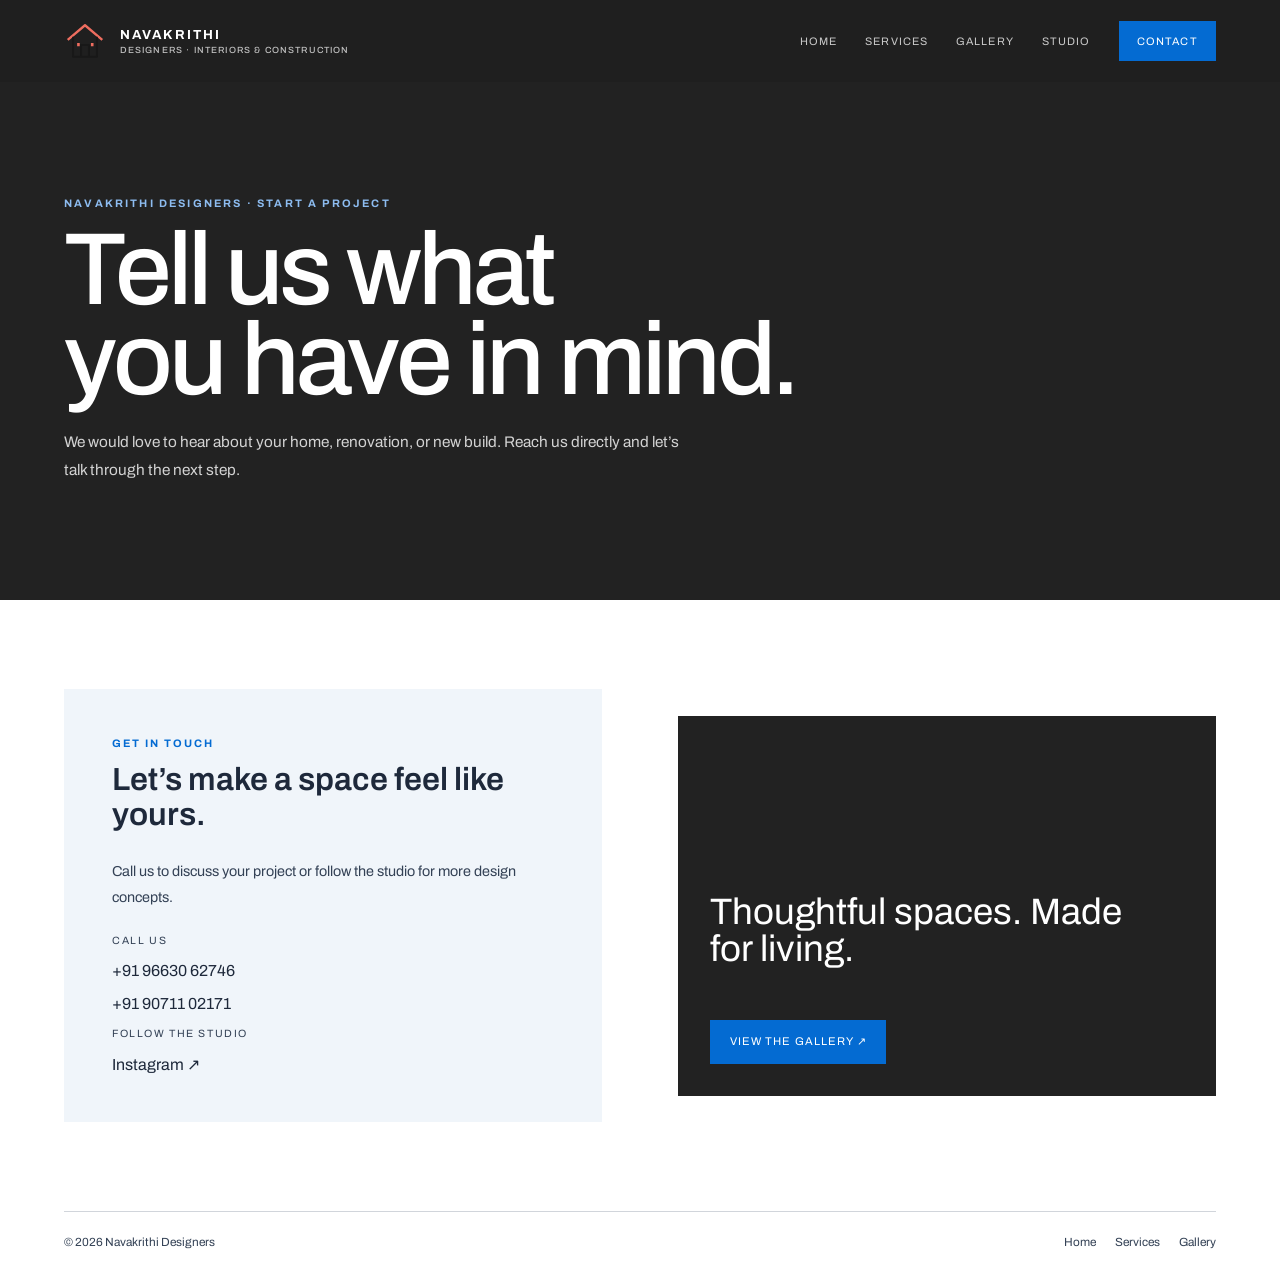
==== contact.html @ 9a9a083f "Add multi-page Navakrithi website" ====
<!DOCTYPE html>
<html lang="en-IN">
<head>
  <meta charset="UTF-8"><meta name="viewport" content="width=device-width, initial-scale=1"><meta name="theme-color" content="#222222">
  <meta name="description" content="Contact Navakrithi Designers to discuss an interior, renovation, or construction project.">
  <title>Contact | Navakrithi Designers</title>
  <link rel="preconnect" href="https://fonts.googleapis.com"><link rel="preconnect" href="https://fonts.gstatic.com" crossorigin>
  <link href="https://fonts.googleapis.com/css2?family=Archivo:wght@400;500;600;700;800&display=swap" rel="stylesheet"><link rel="stylesheet" href="subpages.css">
</head>
<body>
  <header class="site-header"><div class="header-inner">
    <a class="brand" href="index.html" aria-label="Navakrithi home"><img class="brand-mark" src="assets/navakrithi-mark.svg" alt=""><span class="brand-name">NAVAKRITHI<span>DESIGNERS · INTERIORS &amp; CONSTRUCTION</span></span></a>
    <button class="menu-toggle" type="button" aria-expanded="false" aria-controls="site-navigation">Menu</button>
    <nav class="nav-links" id="site-navigation" aria-label="Main navigation"><a href="index.html">Home</a><a href="services.html">Services</a><a href="gallery.html">Gallery</a><a href="studio.html">Studio</a><a class="nav-cta" href="contact.html" aria-current="page">Contact</a></nav>
  </div></header>
  <main>
    <section class="page-hero"><div class="wrap"><p class="eyebrow">Navakrithi Designers · Start a project</p><h1>Tell us what<br>you have in mind.</h1><p>We would love to hear about your home, renovation, or new build. Reach us directly and let’s talk through the next step.</p></div></section>
    <section class="page-content wrap"><div class="contact-grid">
      <div class="contact-panel"><p class="section-kicker">Get in touch</p><h2>Let’s make a space feel like yours.</h2><p class="body-copy">Call us to discuss your project or follow the studio for more design concepts.</p><div class="contact-list"><span class="contact-label">Call us</span><a href="tel:+919663062746">+91 96630 62746</a><a href="tel:+919071102171">+91 90711 02171</a><span class="contact-label">Follow the studio</span><a href="https://www.instagram.com/navakrithi__designers?stkn=MTNkdHJxY2lubnRlMA==" target="_blank" rel="noreferrer">Instagram ↗</a></div></div>
      <div class="contact-visual"><p>Thoughtful spaces. Made for living.</p><a class="button-link" href="gallery.html">View the gallery ↗</a></div>
    </div></section>
  </main>
  <footer class="site-footer wrap"><span>© <span data-year>2026</span> Navakrithi Designers</span><div class="footer-links"><a href="index.html">Home</a><a href="services.html">Services</a><a href="gallery.html">Gallery</a></div></footer>
  <script src="subpages.js"></script>
</body>
</html>
---- subpages.css ----
:root {
  color-scheme: light;
  --paper: #ffffff;
  --paper-strong: #f0f5fa;
  --ink: #1e293b;
  --muted: #334155;
  --line: #d1d5db;
  --accent: #046bd2;
  --olive: #222222;
  --gutter: clamp(1.25rem, 5vw, 6rem);
  --sans: "Archivo", Arial, sans-serif;
  --serif: var(--sans);
}

* { box-sizing: border-box; }
html { scroll-behavior: smooth; }
body {
  margin: 0;
  background: var(--paper);
  color: var(--ink);
  font-family: var(--sans);
  -webkit-font-smoothing: antialiased;
}
a { color: inherit; text-decoration: none; }
img { display: block; width: 100%; object-fit: cover; }
button { font: inherit; }
.wrap { width: min(100% - var(--gutter) * 2, 1380px); margin-inline: auto; }

.site-header {
  position: sticky;
  top: 0;
  z-index: 10;
  padding-inline: var(--gutter);
  background: rgba(24, 24, 24, 0.97);
  color: #fff;
}
.header-inner {
  display: flex;
  align-items: center;
  justify-content: space-between;
  gap: 1.25rem;
  width: min(100%, 1380px);
  min-height: 82px;
  margin-inline: auto;
}
.brand { display: inline-flex; align-items: center; gap: 0.85rem; }
.brand-mark { width: 42px; height: 42px; flex: none; object-fit: contain; }
.brand-name {
  display: grid;
  gap: 0.2rem;
  font-size: 0.82rem;
  font-weight: 700;
  letter-spacing: 0.16em;
}
.brand-name span {
  color: rgba(255,255,255,0.72);
  font-size: 0.56rem;
  font-weight: 500;
  letter-spacing: 0.13em;
}
.nav-links { display: flex; align-items: center; gap: clamp(1rem, 2.2vw, 2rem); }
.nav-links a {
  color: rgba(255,255,255,0.76);
  font-size: 0.68rem;
  letter-spacing: 0.1em;
  text-transform: uppercase;
}
.nav-links a:hover, .nav-links a[aria-current="page"] { color: #fff; }
.nav-links .nav-cta {
  padding: 0.85rem 1.15rem;
  background: var(--accent);
  color: #fff;
}
.menu-toggle {
  display: none;
  padding: 0.7rem 0.9rem;
  border: 1px solid rgba(255,255,255,0.6);
  background: transparent;
  color: #fff;
  font-size: 0.7rem;
  letter-spacing: 0.1em;
  text-transform: uppercase;
}

.page-hero {
  padding-block: clamp(4rem, 9vw, 8rem);
  background: var(--olive);
  color: #fff;
}
.page-hero .wrap { display: grid; gap: 1rem; }
.eyebrow {
  margin: 0;
  color: #8dbcf0;
  font-size: 0.68rem;
  font-weight: 700;
  letter-spacing: 0.2em;
  text-transform: uppercase;
}
.page-hero h1, .page-title {
  max-width: 900px;
  margin: 0;
  font-family: var(--serif);
  font-size: clamp(3.2rem, 8vw, 7.2rem);
  font-weight: 500;
  letter-spacing: -0.04em;
  line-height: 0.88;
}
.page-hero p:last-child {
  max-width: 620px;
  margin: 0.5rem 0 0;
  color: rgba(255,255,255,0.8);
  font-size: 0.96rem;
  line-height: 1.8;
}
.page-content { padding-block: clamp(3rem, 7vw, 6rem); }
.section-kicker {
  margin: 0 0 0.8rem;
  color: var(--accent);
  font-size: 0.68rem;
  font-weight: 700;
  letter-spacing: 0.18em;
  text-transform: uppercase;
}
.section-heading {
  max-width: 780px;
  margin: 0 0 2rem;
  font-family: var(--serif);
  font-size: clamp(2.5rem, 5vw, 4.6rem);
  font-weight: 500;
  letter-spacing: -0.04em;
  line-height: 0.95;
}
.gallery-grid { display: grid; grid-template-columns: repeat(3, minmax(0, 1fr)); gap: 1.2rem; }
.gallery-item { min-width: 0; }
.gallery-item img { aspect-ratio: 4 / 3; background: var(--paper-strong); }
.gallery-item h2 {
  margin: 1rem 0 0.25rem;
  font-family: var(--serif);
  font-size: 1.7rem;
  font-weight: 600;
}
.gallery-item h3 {
  margin: 1rem 0 0.25rem;
  font-family: var(--serif);
  font-size: 1.7rem;
  font-weight: 600;
}
.gallery-item p, .body-copy {
  margin: 0;
  color: var(--muted);
  font-size: 0.9rem;
  line-height: 1.8;
}
.gallery-categories {
  display: flex;
  flex-wrap: wrap;
  gap: 0.7rem;
  margin-bottom: clamp(2.5rem, 5vw, 4.5rem);
  padding-bottom: 1rem;
  border-bottom: 1px solid var(--line);
}
.gallery-categories a {
  padding: 0.7rem 1rem;
  border: 1px solid var(--line);
  font-size: 0.72rem;
  letter-spacing: 0.06em;
  transition: background 0.2s ease, color 0.2s ease, border-color 0.2s ease;
}
.gallery-categories a:hover, .gallery-categories a:focus-visible {
  border-color: var(--ink);
  background: var(--ink);
  color: #fff;
}
.gallery-category + .gallery-category {
  margin-top: clamp(3rem, 7vw, 6rem);
  padding-top: clamp(2rem, 4vw, 3.5rem);
  border-top: 1px solid var(--line);
}
.gallery-category-heading { margin-bottom: 1.5rem; }
.gallery-category-heading .section-kicker { margin-bottom: 0.45rem; }
.gallery-category-heading h2 {
  margin: 0;
  font-family: var(--serif);
  font-size: clamp(2rem, 4vw, 3.3rem);
  font-weight: 500;
  line-height: 1;
}
.gallery-empty {
  display: grid;
  min-height: 140px;
  place-items: center;
  border: 1px solid var(--line);
  background: rgba(255,255,255,0.26);
  color: var(--muted);
  text-align: center;
}
.gallery-empty p { margin: 1rem; font-size: 0.85rem; }
.note {
  margin-top: 2rem;
  padding-top: 1rem;
  border-top: 1px solid var(--line);
  color: var(--muted);
  font-size: 0.78rem;
  line-height: 1.7;
}
.service-list { border-top: 1px solid var(--line); }
.service-row {
  display: grid;
  grid-template-columns: 90px 0.8fr 1.2fr;
  gap: 1.5rem;
  padding-block: 2rem;
  border-bottom: 1px solid var(--line);
}
.service-row > span { color: var(--accent); font-size: 0.72rem; letter-spacing: 0.16em; }
.service-row h2 {
  margin: 0;
  font-family: var(--serif);
  font-size: 2rem;
  font-weight: 600;
  line-height: 1;
}
.service-row p { margin: 0; color: var(--muted); font-size: 0.9rem; line-height: 1.8; }
.process-list { display: grid; grid-template-columns: repeat(4, minmax(0, 1fr)); border-block: 1px solid var(--line); }
.process-item { padding: 1.5rem; }
.process-item + .process-item { border-left: 1px solid var(--line); }
.process-item span { color: var(--accent); font-size: 0.72rem; letter-spacing: 0.15em; }
.process-item h2 { font-family: var(--serif); font-size: 1.7rem; font-weight: 600; line-height: 1; }
.process-item p { color: var(--muted); font-size: 0.86rem; line-height: 1.7; }
.studio-grid, .contact-grid { display: grid; grid-template-columns: 1fr 1fr; align-items: center; gap: clamp(2rem, 6vw, 5rem); }
.studio-image { aspect-ratio: 4 / 5; max-height: 680px; }
.studio-copy .section-heading { margin-bottom: 1.2rem; }
.studio-copy p { color: var(--muted); font-size: 0.95rem; line-height: 1.9; }
.contact-panel { padding: clamp(1.5rem, 4vw, 3rem); background: var(--paper-strong); }
.contact-panel h2 { margin-top: 0; font-family: var(--serif); font-size: 2rem; font-weight: 600; }
.contact-list { display: grid; gap: 1rem; margin-top: 1.5rem; }
.contact-list a { width: fit-content; font-size: 1rem; }
.contact-list a:hover { color: var(--accent); }
.contact-label { color: var(--muted); font-size: 0.66rem; letter-spacing: 0.15em; text-transform: uppercase; }
.contact-visual { min-height: 380px; background: var(--olive); color: #fff; display: grid; align-content: end; padding: 2rem; }
.contact-visual p { max-width: 420px; font-family: var(--serif); font-size: 2.3rem; line-height: 1; }
.button-link {
  display: inline-flex;
  align-items: center;
  gap: 0.7rem;
  width: fit-content;
  margin-top: 1rem;
  padding: 0.95rem 1.2rem;
  background: var(--accent);
  color: #fff;
  font-size: 0.7rem;
  letter-spacing: 0.1em;
  text-transform: uppercase;
}
.site-footer {
  display: flex;
  justify-content: space-between;
  gap: 1rem;
  padding-block: 1.5rem 2rem;
  border-top: 1px solid var(--line);
  color: var(--muted);
  font-size: 0.74rem;
}
.footer-links { display: flex; gap: 1.2rem; }
.footer-links a:hover { color: var(--accent); }

@media (max-width: 840px) {
  .menu-toggle { display: inline-flex; }
  .nav-links {
    position: absolute;
    top: 100%;
    left: 0;
    right: 0;
    display: none;
    align-items: stretch;
    flex-direction: column;
    gap: 0;
    padding: 0.5rem var(--gutter) 1rem;
    background: #222222;
  }
  .nav-links.is-open { display: flex; }
  .nav-links a { padding: 0.8rem 0; }
  .nav-links .nav-cta { width: fit-content; padding: 0.85rem 1rem; }
  .gallery-grid { grid-template-columns: repeat(2, minmax(0, 1fr)); }
  .process-list { grid-template-columns: repeat(2, minmax(0, 1fr)); }
  .process-item:nth-child(3) { border-left: 0; border-top: 1px solid var(--line); }
  .process-item:nth-child(4) { border-top: 1px solid var(--line); }
  .studio-grid, .contact-grid { grid-template-columns: 1fr; }
  .studio-image { aspect-ratio: 16 / 10; }
  .service-row { grid-template-columns: 56px 0.9fr 1.1fr; }
}
@media (max-width: 520px) {
  .header-inner { min-height: 72px; }
  .brand-mark { width: 38px; height: 38px; }
  .brand-name { font-size: 0.72rem; }
  .brand-name span { font-size: 0.48rem; }
  .gallery-grid, .process-list { grid-template-columns: 1fr; }
  .process-item, .process-item + .process-item,
  .process-item:nth-child(3), .process-item:nth-child(4) {
    padding: 1.25rem 0;
    border-left: 0;
  }
  .process-item + .process-item { border-top: 1px solid var(--line); }
  .service-row { grid-template-columns: 42px 1fr; gap: 0.8rem; }
  .service-row p { grid-column: 2; }
  .site-footer { flex-direction: column; }
}
@media (prefers-reduced-motion: reduce) {
  html { scroll-behavior: auto; }
  *, *::before, *::after { transition-duration: 0.01ms !important; }
}
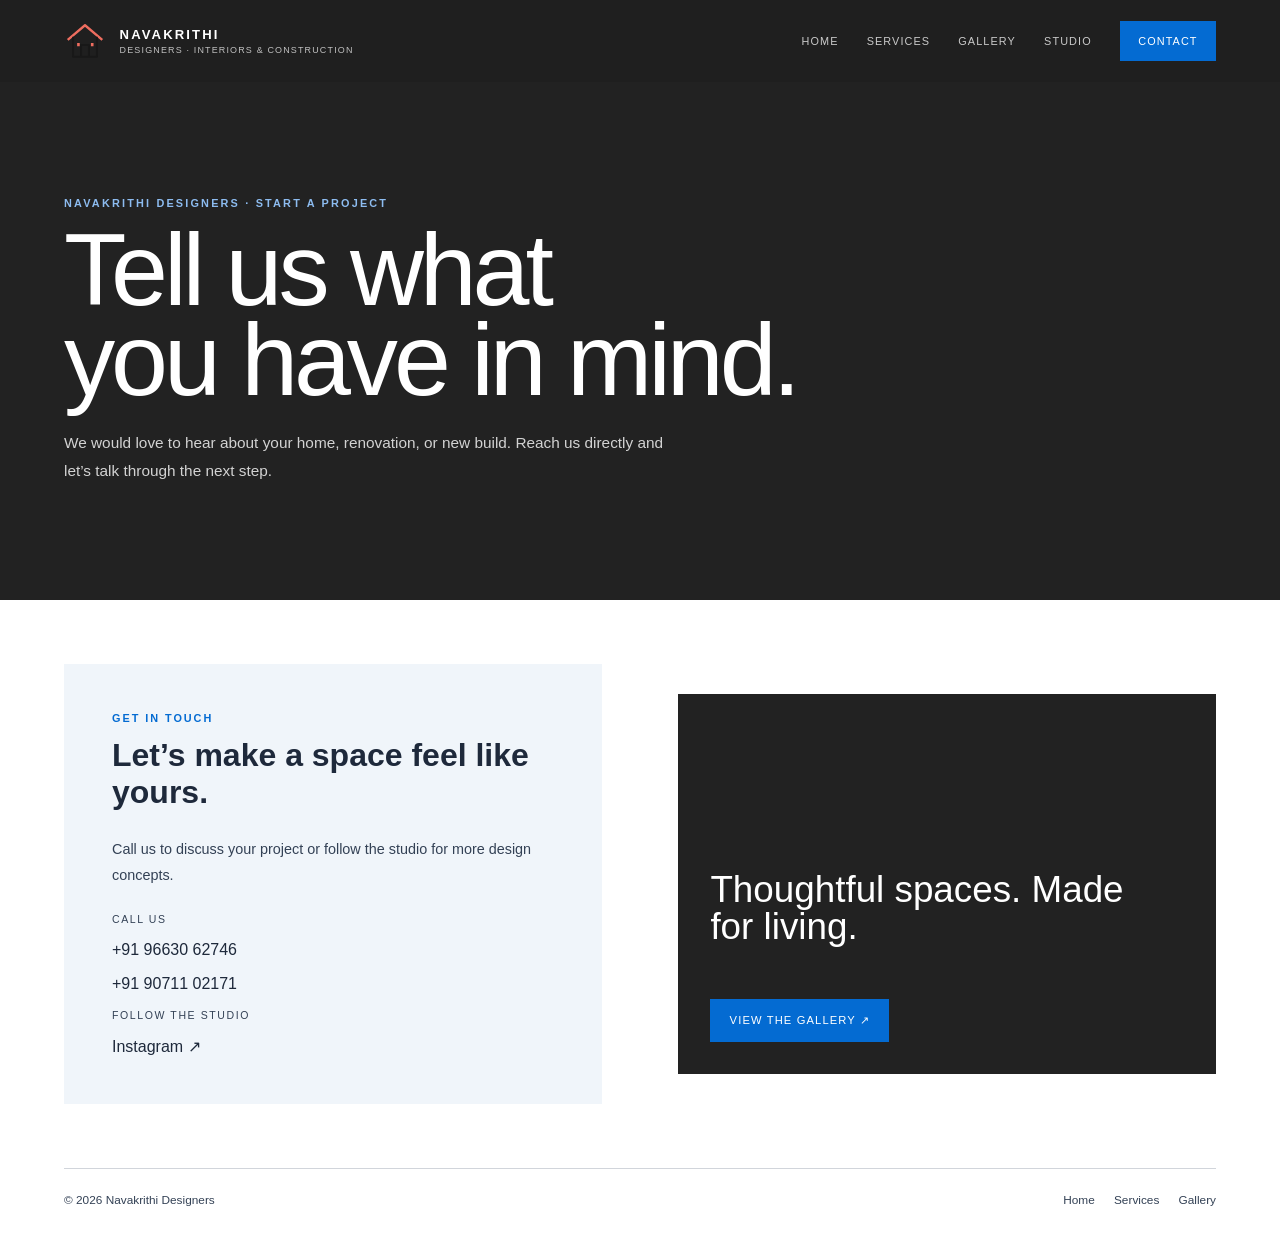
==== commit d5f83991: "Update homepage residence concepts" ====
--- a/contact.html
+++ b/contact.html
@@ -4,8 +4,7 @@
   <meta charset="UTF-8"><meta name="viewport" content="width=device-width, initial-scale=1"><meta name="theme-color" content="#222222">
   <meta name="description" content="Contact Navakrithi Designers to discuss an interior, renovation, or construction project.">
   <title>Contact | Navakrithi Designers</title>
-  <link rel="preconnect" href="https://fonts.googleapis.com"><link rel="preconnect" href="https://fonts.gstatic.com" crossorigin>
-  <link href="https://fonts.googleapis.com/css2?family=Archivo:wght@400;500;600;700;800&display=swap" rel="stylesheet"><link rel="stylesheet" href="subpages.css">
+  <link rel="stylesheet" href="subpages.css">
 </head>
 <body>
   <header class="site-header"><div class="header-inner">
--- a/subpages.css
+++ b/subpages.css
@@ -8,7 +8,8 @@
   --accent: #046bd2;
   --olive: #222222;
   --gutter: clamp(1.25rem, 5vw, 6rem);
-  --sans: "Archivo", Arial, sans-serif;
+  --section-space: clamp(2.25rem, 5vw, 4rem);
+  --sans: -apple-system, BlinkMacSystemFont, "Helvetica Neue", Arial, sans-serif;
   --serif: var(--sans);
 }
 
@@ -112,7 +113,7 @@
   font-size: 0.96rem;
   line-height: 1.8;
 }
-.page-content { padding-block: clamp(3rem, 7vw, 6rem); }
+.page-content { padding-block: var(--section-space); }
 .section-kicker {
   margin: 0 0 0.8rem;
   color: var(--accent);
@@ -155,7 +156,7 @@
   display: flex;
   flex-wrap: wrap;
   gap: 0.7rem;
-  margin-bottom: clamp(2.5rem, 5vw, 4.5rem);
+  margin-bottom: var(--section-space);
   padding-bottom: 1rem;
   border-bottom: 1px solid var(--line);
 }
@@ -172,8 +173,8 @@
   color: #fff;
 }
 .gallery-category + .gallery-category {
-  margin-top: clamp(3rem, 7vw, 6rem);
-  padding-top: clamp(2rem, 4vw, 3.5rem);
+  margin-top: var(--section-space);
+  padding-top: clamp(1.25rem, 2.5vw, 2rem);
   border-top: 1px solid var(--line);
 }
 .gallery-category-heading { margin-bottom: 1.5rem; }
@@ -293,16 +294,43 @@
   .brand-mark { width: 38px; height: 38px; }
   .brand-name { font-size: 0.72rem; }
   .brand-name span { font-size: 0.48rem; }
+  .page-hero { padding-block: 2.75rem; }
+  .page-hero .wrap { gap: 0.75rem; }
+  .page-hero h1, .page-title { font-size: clamp(2.4rem, 9vw, 3.5rem); line-height: 1.04; letter-spacing: 0; }
+  .page-hero p:last-child { margin-top: 0.15rem; font-size: 0.9rem; line-height: 1.6; }
+  .page-content { padding-block: var(--section-space); }
+  .section-heading { margin-bottom: 1.35rem; font-size: clamp(1.9rem, 7.5vw, 2.4rem); line-height: 1.08; letter-spacing: 0; }
+  .gallery-categories { gap: 0.45rem; margin-bottom: 1.5rem; padding-bottom: 0.75rem; }
+  .gallery-categories a { padding: 0.6rem 0.75rem; font-size: 0.68rem; }
+  .gallery-category + .gallery-category { margin-top: var(--section-space); padding-top: 1.25rem; }
+  .gallery-category-heading { margin-bottom: 1rem; }
   .gallery-grid, .process-list { grid-template-columns: 1fr; }
+  .gallery-grid { gap: 1.15rem; }
+  .gallery-item img { aspect-ratio: 16 / 10; }
+  .gallery-item h2, .gallery-item h3 { margin-top: 0.55rem; font-size: 1.3rem; line-height: 1.1; }
+  .gallery-item p, .body-copy { font-size: 0.85rem; line-height: 1.55; }
+  .note { margin-top: 1.3rem; }
   .process-item, .process-item + .process-item,
   .process-item:nth-child(3), .process-item:nth-child(4) {
     padding: 1.25rem 0;
     border-left: 0;
   }
   .process-item + .process-item { border-top: 1px solid var(--line); }
-  .service-row { grid-template-columns: 42px 1fr; gap: 0.8rem; }
-  .service-row p { grid-column: 2; }
-  .site-footer { flex-direction: column; }
+  .process-item h2 { font-size: 1.4rem; line-height: 1.1; }
+  .service-row { grid-template-columns: minmax(0, 1fr); gap: 0.55rem; padding-block: 1.25rem; }
+  .service-row h2 { font-size: 1.45rem; line-height: 1.1; }
+  .service-row p { font-size: 0.86rem; line-height: 1.6; }
+  .service-row p { grid-column: 1; }
+  .studio-grid, .contact-grid { gap: 1.25rem; }
+  .studio-copy p { line-height: 1.65; }
+  .contact-panel { padding: 1.15rem; }
+  .contact-panel h2 { font-size: 1.6rem; line-height: 1.1; }
+  .contact-list { gap: 0.75rem; margin-top: 1.1rem; }
+  .contact-visual { min-height: 260px; padding: 1.4rem; }
+  .contact-visual p { font-size: 1.8rem; line-height: 1.1; }
+  .button-link { max-width: 100%; padding: 0.85rem 1rem; font-size: 0.67rem; }
+  .site-footer { flex-direction: column; gap: 0.75rem; padding-block: 1.1rem 1.4rem; }
+  .footer-links { flex-wrap: wrap; gap: 0.8rem; }
 }
 @media (prefers-reduced-motion: reduce) {
   html { scroll-behavior: auto; }
